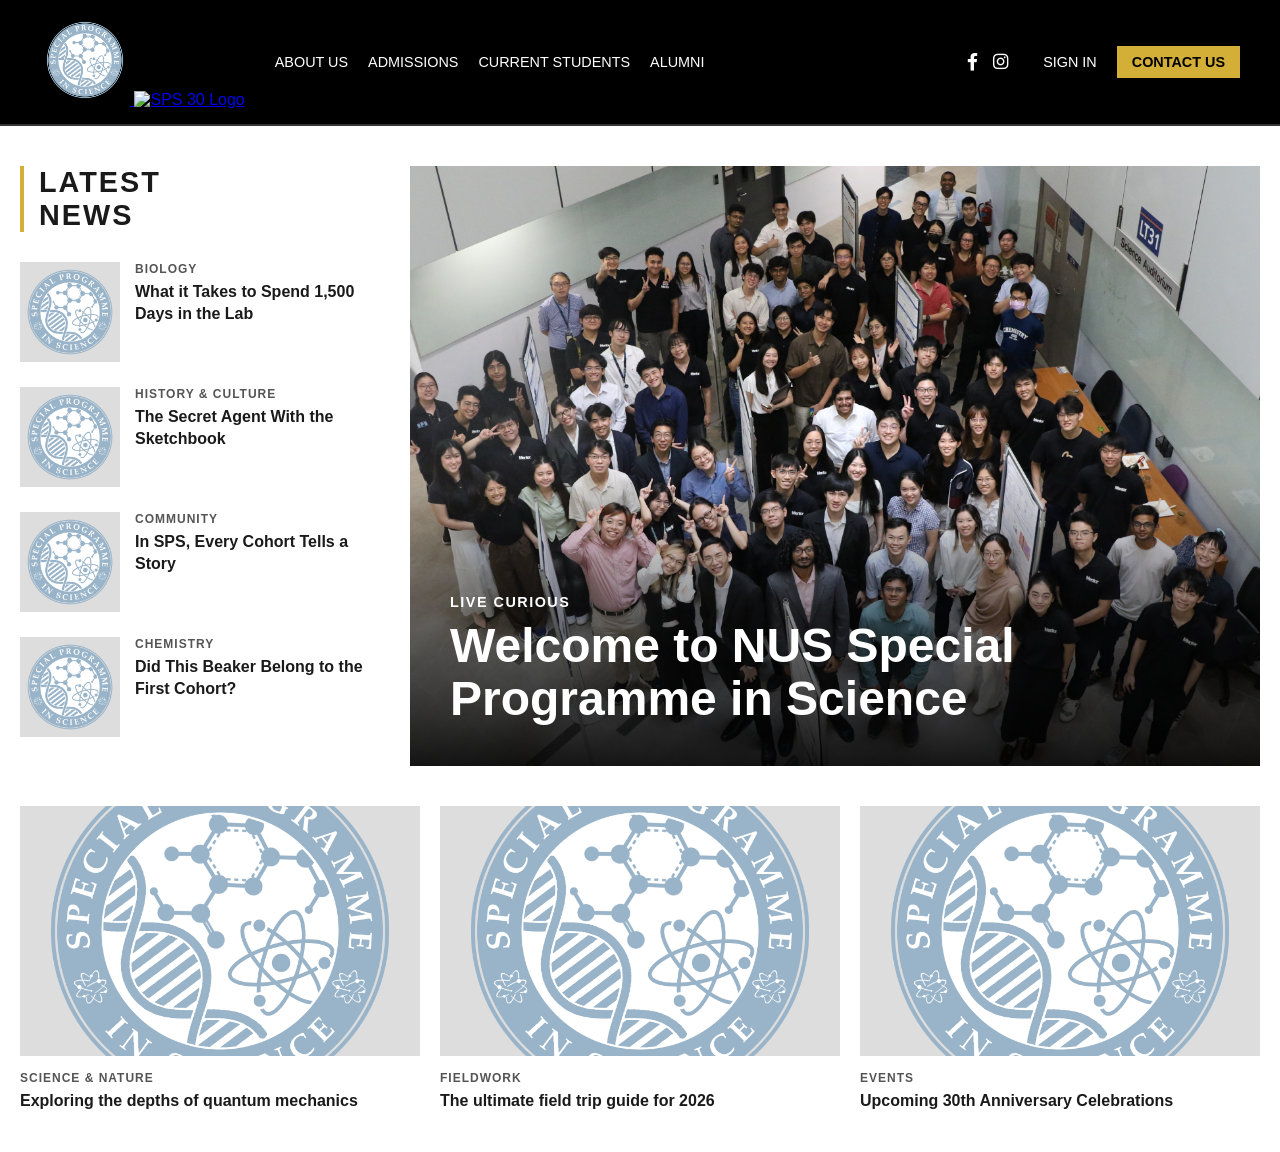
==== index.html @ 968558a2 "updated to html&css" ====
<!DOCTYPE html>
<html lang="en">
<head>
    <meta charset="UTF-8">
    <meta name="viewport" content="width=device-width, initial-scale=1.0">
    <title>SPS | Home</title>
    <link rel="stylesheet" href="style.css">
    <link rel="stylesheet" href="https://cdnjs.cloudflare.com/ajax/libs/font-awesome/6.0.0/css/all.min.css">
</head>
<body>

    <nav class="navbar">
        <div class="nav-left">
            <div class="logo-container">
                <a href="index.html">
                    <img src="SPS-Logo.png" alt="SPS Logo">
                    <img src="SPS-30-Logo.png" alt="SPS 30 Logo">
                </a>
            </div>
            <div class="nav-links">
                <a href="about.html">About Us</a>
                <a href="#">Admissions</a>
                <a href="#">Current Students</a>
                <a href="#">Alumni</a>
            </div>
        </div>
        <div class="nav-links">
            <div class="social-icons">
                <a href="https://facebook.com/nussps/" target="_blank" aria-label="Facebook"><i class="fab fa-facebook-f"></i></a>
                <a href="https://instagram.com/sps_nus/" target="_blank" aria-label="Instagram"><i class="fab fa-instagram"></i></a>
            </div>
            <a href="#">Sign In</a>
            <a href="#" style="background: var(--sps-gold); padding: 8px 15px; color: #000; font-weight: bold;">Contact Us</a>
        </div>
    </nav>

    <main class="main-container">
        
        <aside class="sidebar">
            <div class="latest-stories-header">
                Latest<br>News
            </div>
            
            <div class="story-list">
                <div class="story-item">
                    <img src="SPS-Logo.png" alt="Thumb" class="story-thumb">
                    <div class="story-info">
                        <span class="story-category">BIOLOGY</span>
                        <h4 class="story-title">What it Takes to Spend 1,500 Days in the Lab</h4>
                    </div>
                </div>
                <div class="story-item">
                    <img src="SPS-Logo.png" alt="Thumb" class="story-thumb">
                    <div class="story-info">
                        <span class="story-category">HISTORY & CULTURE</span>
                        <h4 class="story-title">The Secret Agent With the Sketchbook</h4>
                    </div>
                </div>
                <div class="story-item">
                    <img src="SPS-Logo.png" alt="Thumb" class="story-thumb">
                    <div class="story-info">
                        <span class="story-category">COMMUNITY</span>
                        <h4 class="story-title">In SPS, Every Cohort Tells a Story</h4>
                    </div>
                </div>
                <div class="story-item">
                    <img src="SPS-Logo.png" alt="Thumb" class="story-thumb">
                    <div class="story-info">
                        <span class="story-category">CHEMISTRY</span>
                        <h4 class="story-title">Did This Beaker Belong to the First Cohort?</h4>
                    </div>
                </div>
            </div>
        </aside>

        <section class="featured-story" style="background-image: url('homepage.JPG');">
            <div class="featured-content">
                <div class="featured-category">Live curious</div>
                <h2 class="featured-title">Welcome to NUS Special Programme in Science</h2>
            </div>
        </section>

    </main>

    <section class="bottom-grid">
        <div class="bottom-card">
            <img src="SPS-Logo.png" alt="Card" class="bottom-card-img">
            <span class="story-category">SCIENCE & NATURE</span>
            <h4 class="story-title">Exploring the depths of quantum mechanics</h4>
        </div>
        <div class="bottom-card">
            <img src="SPS-Logo.png" alt="Card" class="bottom-card-img">
            <span class="story-category">FIELDWORK</span>
            <h4 class="story-title">The ultimate field trip guide for 2026</h4>
        </div>
        <div class="bottom-card">
            <img src="SPS-Logo.png" alt="Card" class="bottom-card-img">
            <span class="story-category">EVENTS</span>
            <h4 class="story-title">Upcoming 30th Anniversary Celebrations</h4>
        </div>
    </section>

</body>
</html>
---- style.css ----
:root {
    --sps-blue: #99b4c9; 
    --sps-gold: #D4AF37; 
    --bg-white: #FFFFFF;
    --text-dark: #1a1a1a;
    --text-muted: #555555;
    --nav-bg: #000000; 
}

body, html {
    margin: 0;
    padding: 0;
    font-family: 'Helvetica Neue', Arial, sans-serif;
    background-color: var(--bg-white);
    color: var(--text-dark);
}

/* Navbar */
.navbar {
    display: flex; justify-content: space-between; align-items: center;
    background-color: var(--nav-bg); padding: 15px 40px; border-bottom: 2px solid #333;
}
.nav-left { display: flex; align-items: center; gap: 30px; }
.logo-container { display: flex; gap: 10px; align-items: center; }
.logo-container img { height: 90px; width: auto; object-fit: contain; }
.nav-links { display: flex; gap: 20px; align-items: center; }
.nav-links a {
    color: var(--bg-white); text-decoration: none; font-weight: 500; 
    font-size: 0.9rem; text-transform: uppercase; -webkit-font-smoothing: antialiased; 
}
.nav-links a:hover, .nav-links a.active { color: var(--sps-gold); }
.social-icons { display: flex; gap: 15px; align-items: center; margin-right: 15px; }
.social-icons a { font-size: 1.1rem; }

/* Main Layout (Index) */
.main-container { max-width: 1300px; margin: 40px auto; padding: 0 20px; display: grid; grid-template-columns: 350px 1fr; gap: 40px; }
.latest-stories-header { font-size: 1.8rem; font-weight: bold; text-transform: uppercase; letter-spacing: 2px; margin-bottom: 30px; padding-left: 15px; border-left: 4px solid var(--sps-gold); }
.story-list { display: flex; flex-direction: column; gap: 25px; }
.story-item { display: flex; gap: 15px; align-items: flex-start; }
.story-thumb { width: 100px; height: 100px; background-color: #ddd; flex-shrink: 0; object-fit: cover; }
.story-info { display: flex; flex-direction: column; }
.story-category { font-size: 0.75rem; font-weight: bold; text-transform: uppercase; color: var(--text-muted); letter-spacing: 1px; margin-bottom: 5px; }
.story-title { font-size: 1rem; font-weight: bold; line-height: 1.4; margin: 0; cursor: pointer; }
.story-title:hover { color: var(--sps-blue); }
.featured-story { position: relative; width: 100%; height: 600px; background-color: #eee; background-size: cover; background-position: center; display: flex; align-items: flex-end; }
.featured-story::after { content: ""; position: absolute; inset: 0; background: linear-gradient(to top, rgba(0,0,0,0.9) 0%, rgba(0,0,0,0) 50%); }
.featured-content { position: relative; z-index: 1; padding: 40px; color: #fff; }
.featured-category { font-size: 0.9rem; font-weight: bold; text-transform: uppercase; letter-spacing: 1.5px; margin-bottom: 10px; }
.featured-title { font-size: 3rem; font-weight: bold; margin: 0; line-height: 1.1; }
.bottom-grid { max-width: 1300px; margin: 40px auto; padding: 0 20px; display: grid; grid-template-columns: repeat(3, 1fr); gap: 20px; }
.bottom-card { display: flex; flex-direction: column; }
.bottom-card-img { width: 100%; height: 250px; background-color: #ddd; object-fit: cover; margin-bottom: 15px; }

/* ABOUT US SUBPAGE STYLES */
.hero-banner { width: 100%; height: 300px; position: relative; display: flex; justify-content: center; align-items: center; margin-bottom: 40px; background-size: cover; background-position: center; }
.hero-banner::after { content: ""; position: absolute; top:0; left:0; width:100%; height:100%; background: rgba(0,0,0,0.6); }
.hero-banner h1 { position: relative; z-index: 1; color: white; font-size: 3rem; }

.polygon-container { display: flex; align-items: center; margin: 60px auto; max-width: 1000px; gap: 40px; }
.polygon-container.reverse { flex-direction: row-reverse; }
.polygon-img { width: 350px; height: 350px; background-color: #eee; clip-path: polygon(10% 0, 100% 0, 90% 100%, 0% 100%); display: flex; align-items: center; justify-content: center; flex-shrink: 0; }
.polygon-img img { width: 100%; height: 100%; object-fit: cover; }

/* Mentor Encyclopedia */
.encyclopedia-section { max-width: 1300px; margin: 60px auto; padding: 0 20px; }
.encyclopedia-header { text-align: center; font-size: 2.5rem; margin-bottom: 20px; color: var(--nav-bg); font-weight: bold; text-transform: uppercase; }
.filters { display: flex; justify-content: center; gap: 15px; margin-bottom: 40px; flex-wrap: wrap; }
.filter-btn { padding: 10px 20px; border: 2px solid var(--sps-blue); background: transparent; cursor: pointer; font-weight: bold; text-transform: uppercase; transition: 0.3s; color: var(--text-dark); }
.filter-btn:hover, .filter-btn.active { background: var(--sps-blue); color: #fff; }

.mentor-grid { display: grid; grid-template-columns: repeat(auto-fill, minmax(250px, 1fr)); gap: 20px; }
.mentor-card { position: relative; overflow: hidden; cursor: pointer; background: #eee; aspect-ratio: 3/4; display: flex; flex-direction: column; align-items: center; justify-content: center; }
.mentor-card img { width: 100%; height: 100%; object-fit: cover; transition: transform 0.3s; }
.mentor-card:hover img { transform: scale(1.05); }

.mentor-overlay { 
    position: absolute; inset: 0; background: rgba(0, 0, 0, 0.85); color: #fff; 
    display: flex; flex-direction: column; justify-content: center; align-items: center; 
    opacity: 0; transition: opacity 0.3s; padding: 20px; text-align: center; 
}
.mentor-card:hover .mentor-overlay { opacity: 1; }
.mentor-name { font-size: 1.5rem; font-weight: bold; margin-bottom: 10px; color: var(--sps-gold); }
.mentor-details p { margin: 5px 0; font-size: 0.95rem; line-height: 1.4; }
.mentor-card[data-category="head"] {
    order: -1;
}
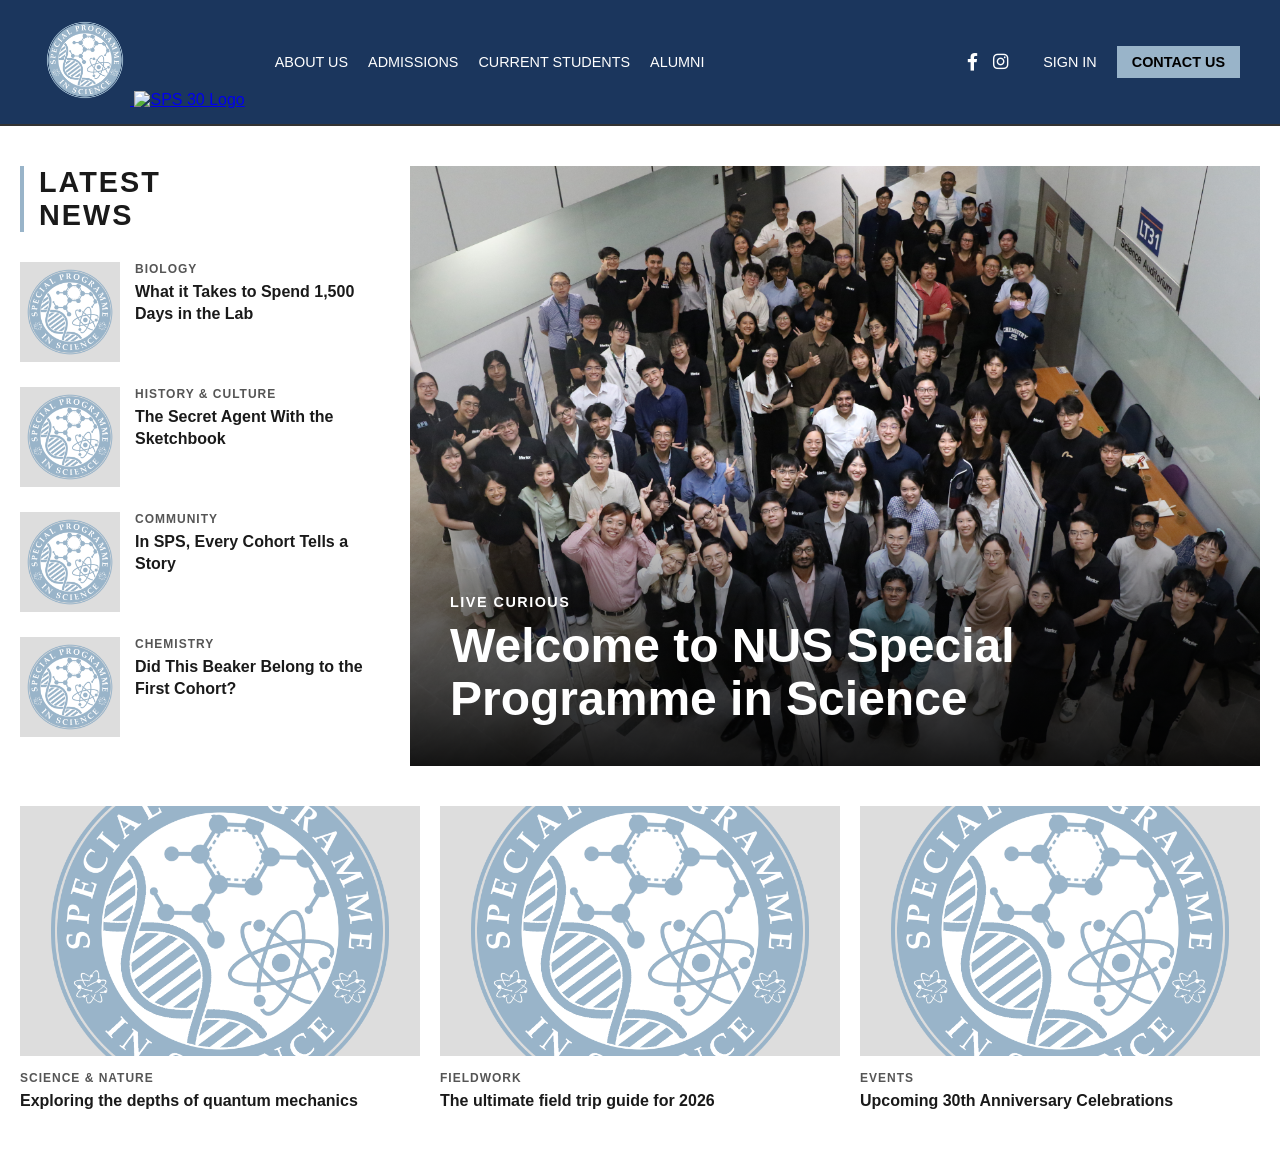
==== commit 666f61f2: "minor updates" ====
--- a/index.html
+++ b/index.html
@@ -30,7 +30,7 @@
                 <a href="https://instagram.com/sps_nus/" target="_blank" aria-label="Instagram"><i class="fab fa-instagram"></i></a>
             </div>
             <a href="#">Sign In</a>
-            <a href="#" style="background: var(--sps-gold); padding: 8px 15px; color: #000; font-weight: bold;">Contact Us</a>
+            <a href="#" style="background: var(--sps-blue); padding: 8px 15px; color: #000; font-weight: bold;">Contact Us</a>
         </div>
     </nav>
 
--- a/style.css
+++ b/style.css
@@ -4,7 +4,7 @@
     --bg-white: #FFFFFF;
     --text-dark: #1a1a1a;
     --text-muted: #555555;
-    --nav-bg: #000000; 
+    --nav-bg: #1B365D; 
 }
 
 body, html {
@@ -34,7 +34,7 @@
 
 /* Main Layout (Index) */
 .main-container { max-width: 1300px; margin: 40px auto; padding: 0 20px; display: grid; grid-template-columns: 350px 1fr; gap: 40px; }
-.latest-stories-header { font-size: 1.8rem; font-weight: bold; text-transform: uppercase; letter-spacing: 2px; margin-bottom: 30px; padding-left: 15px; border-left: 4px solid var(--sps-gold); }
+.latest-stories-header { font-size: 1.8rem; font-weight: bold; text-transform: uppercase; letter-spacing: 2px; margin-bottom: 30px; padding-left: 15px; border-left: 4px solid var(--sps-blue); }
 .story-list { display: flex; flex-direction: column; gap: 25px; }
 .story-item { display: flex; gap: 15px; align-items: flex-start; }
 .story-thumb { width: 100px; height: 100px; background-color: #ddd; flex-shrink: 0; object-fit: cover; }
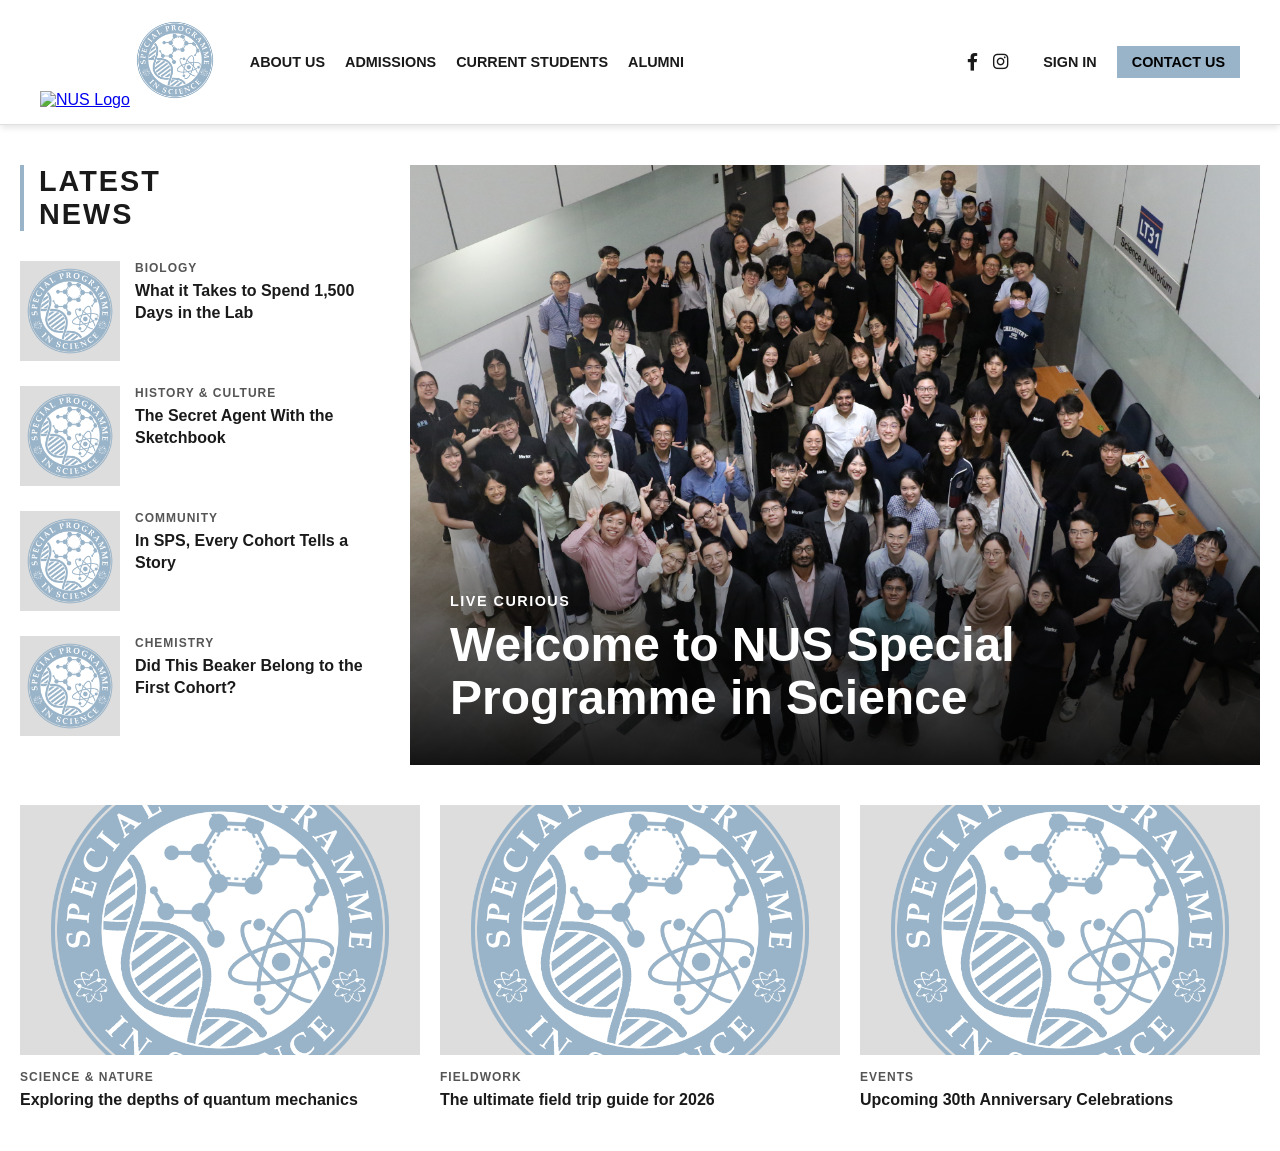
==== commit 3adadc79: "mini mini updates" ====
--- a/index.html
+++ b/index.html
@@ -13,8 +13,7 @@
         <div class="nav-left">
             <div class="logo-container">
                 <a href="index.html">
-                    <img src="SPS-Logo.png" alt="SPS Logo">
-                    <img src="SPS-30-Logo.png" alt="SPS 30 Logo">
+                    <img src="NUS.png" alt="NUS Logo"><img src="SPS-Logo.png" alt="SPS Logo">
                 </a>
             </div>
             <div class="nav-links">
--- a/style.css
+++ b/style.css
@@ -4,7 +4,7 @@
     --bg-white: #FFFFFF;
     --text-dark: #1a1a1a;
     --text-muted: #555555;
-    --nav-bg: #1B365D; 
+    --nav-bg: #FFFFFF; 
 }
 
 body, html {
@@ -17,19 +17,27 @@
 
 /* Navbar */
 .navbar {
-    display: flex; justify-content: space-between; align-items: center;
-    background-color: var(--nav-bg); padding: 15px 40px; border-bottom: 2px solid #333;
+    display: flex; 
+    justify-content: space-between; 
+    align-items: center;
+    background-color: var(--nav-bg); /* Assuming this is still #FFFFFF */
+    padding: 15px 40px;
+    border-bottom: 1px solid #e0e0e0; /* Distinct crisp line */
+    box-shadow: 0 4px 6px -1px rgba(0, 0, 0, 0.1); /* Subtle drop shadow */
+    position: sticky; /* Optional: keeps it at the top when scrolling */
+    top: 0;
+    z-index: 1000;
 }
 .nav-left { display: flex; align-items: center; gap: 30px; }
 .logo-container { display: flex; gap: 10px; align-items: center; }
 .logo-container img { height: 90px; width: auto; object-fit: contain; }
 .nav-links { display: flex; gap: 20px; align-items: center; }
 .nav-links a {
-    color: var(--bg-white); text-decoration: none; font-weight: 500; 
+    color: var(--text-dark); text-decoration: none; font-weight: 600; 
     font-size: 0.9rem; text-transform: uppercase; -webkit-font-smoothing: antialiased; 
 }
-.nav-links a:hover, .nav-links a.active { color: var(--sps-gold); }
-.social-icons { display: flex; gap: 15px; align-items: center; margin-right: 15px; }
+.nav-links a:hover, .nav-links a.active { color: var(--sps-blue); }
+.social-icons { color: var(--text-dark); display: flex; gap: 15px; align-items: center; margin-right: 15px; }
 .social-icons a { font-size: 1.1rem; }
 
 /* Main Layout (Index) */
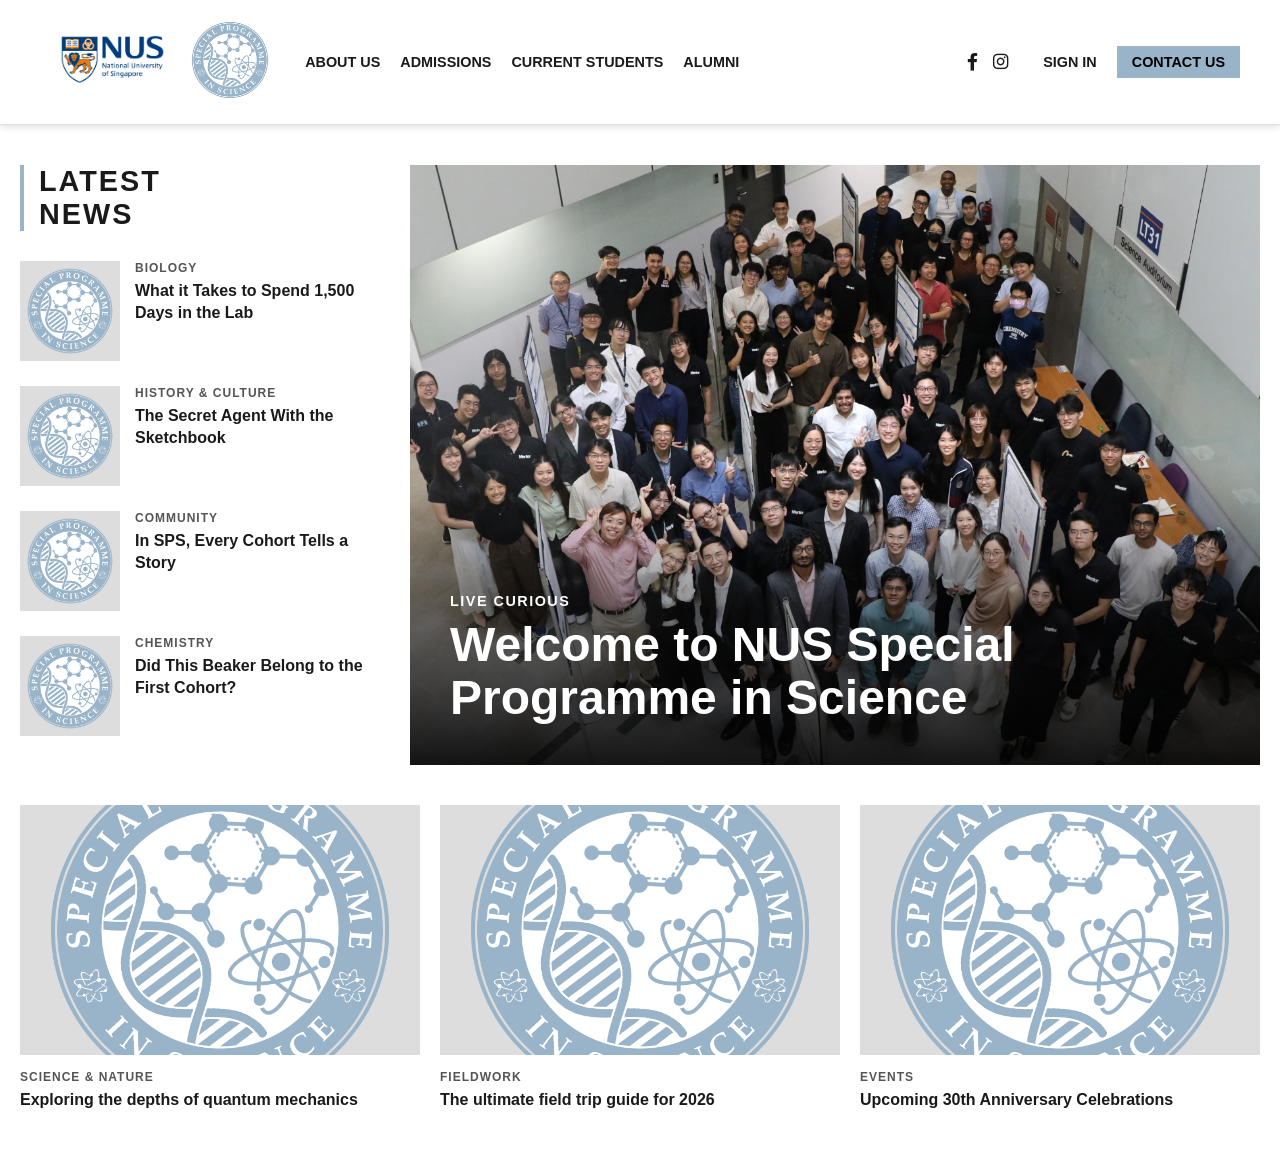
==== commit 452ea630: "smol changes" ====
--- a/index.html
+++ b/index.html
@@ -13,7 +13,7 @@
         <div class="nav-left">
             <div class="logo-container">
                 <a href="index.html">
-                    <img src="NUS.png" alt="NUS Logo"><img src="SPS-Logo.png" alt="SPS Logo">
+                    <img src="NUS_logo.jpg" alt="NUS Logo"><img src="SPS-Logo.png" alt="SPS Logo">
                 </a>
             </div>
             <div class="nav-links">
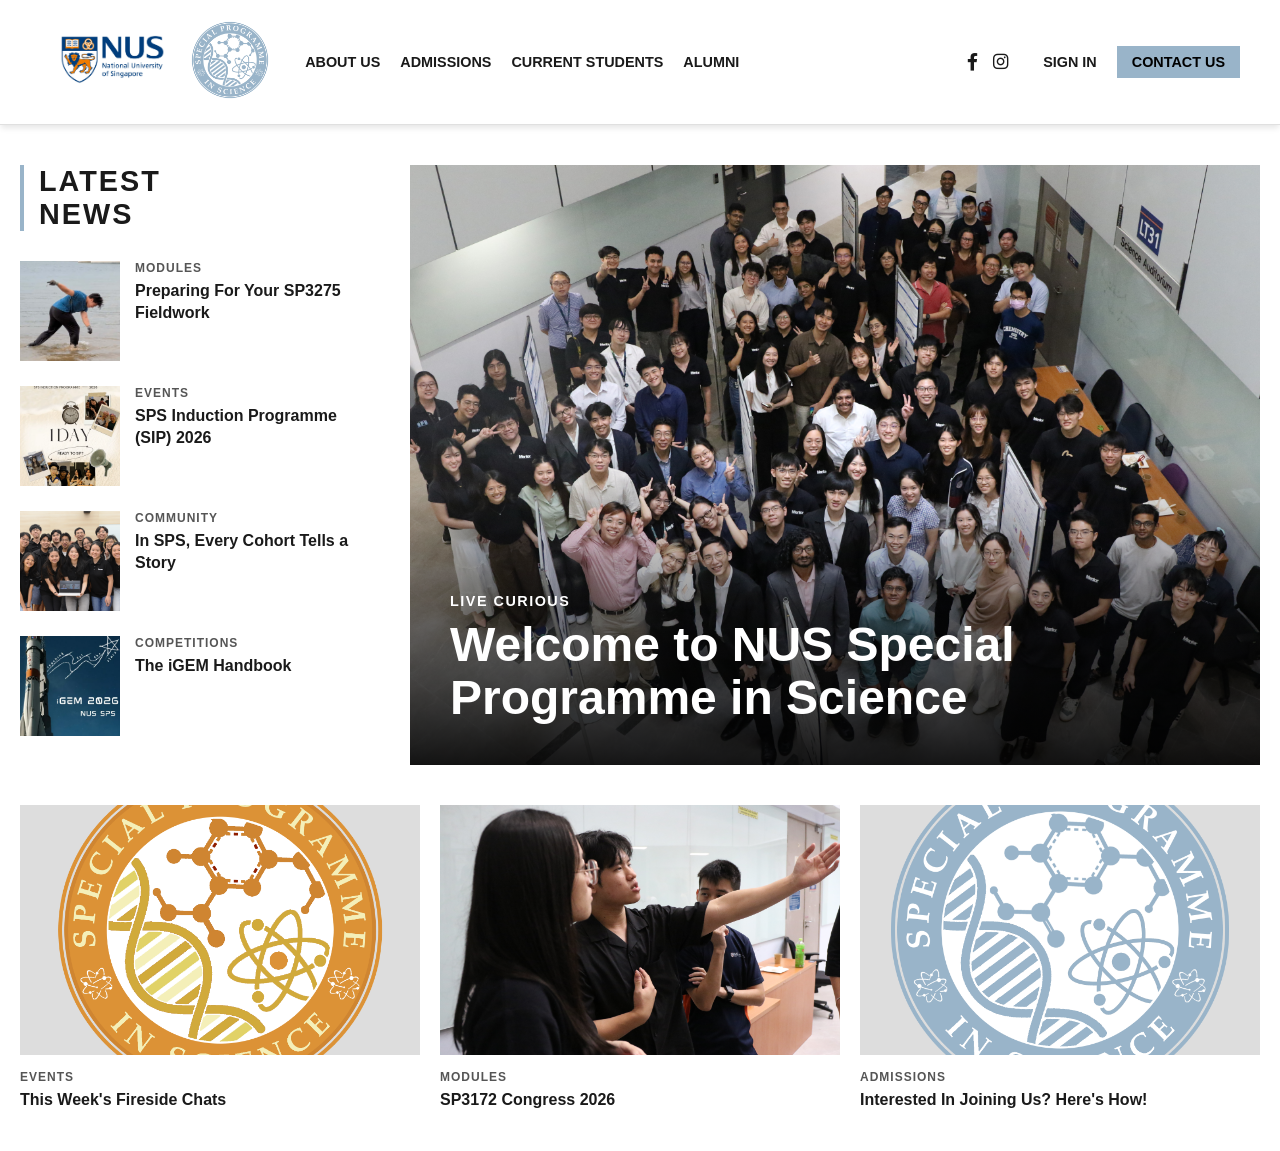
==== commit 86c6df2c: "final touches for draft" ====
--- a/index.html
+++ b/index.html
@@ -42,31 +42,31 @@
             
             <div class="story-list">
                 <div class="story-item">
-                    <img src="SPS-Logo.png" alt="Thumb" class="story-thumb">
+                    <img src="fieldwork.jpeg" alt="Thumb" class="story-thumb">
                     <div class="story-info">
-                        <span class="story-category">BIOLOGY</span>
-                        <h4 class="story-title">What it Takes to Spend 1,500 Days in the Lab</h4>
+                        <span class="story-category">MODULES</span>
+                        <h4 class="story-title">Preparing For Your SP3275 Fieldwork</h4>
                     </div>
                 </div>
                 <div class="story-item">
-                    <img src="SPS-Logo.png" alt="Thumb" class="story-thumb">
+                    <img src="sip.png" alt="Thumb" class="story-thumb">
                     <div class="story-info">
-                        <span class="story-category">HISTORY & CULTURE</span>
-                        <h4 class="story-title">The Secret Agent With the Sketchbook</h4>
+                        <span class="story-category">EVENTS</span>
+                        <h4 class="story-title">SPS Induction Programme (SIP) 2026</h4>
                     </div>
                 </div>
                 <div class="story-item">
-                    <img src="SPS-Logo.png" alt="Thumb" class="story-thumb">
+                    <img src="community.JPG" alt="Thumb" class="story-thumb">
                     <div class="story-info">
                         <span class="story-category">COMMUNITY</span>
                         <h4 class="story-title">In SPS, Every Cohort Tells a Story</h4>
                     </div>
                 </div>
                 <div class="story-item">
-                    <img src="SPS-Logo.png" alt="Thumb" class="story-thumb">
+                    <img src="igem.png" alt="Thumb" class="story-thumb">
                     <div class="story-info">
-                        <span class="story-category">CHEMISTRY</span>
-                        <h4 class="story-title">Did This Beaker Belong to the First Cohort?</h4>
+                        <span class="story-category">COMPETITIONS</span>
+                        <h4 class="story-title">The iGEM Handbook</h4>
                     </div>
                 </div>
             </div>
@@ -83,19 +83,19 @@
 
     <section class="bottom-grid">
         <div class="bottom-card">
-            <img src="SPS-Logo.png" alt="Card" class="bottom-card-img">
-            <span class="story-category">SCIENCE & NATURE</span>
-            <h4 class="story-title">Exploring the depths of quantum mechanics</h4>
+            <img src="fireside.png" alt="Card" class="bottom-card-img">
+            <span class="story-category">EVENTS</span>
+            <h4 class="story-title">This Week's Fireside Chats</h4>
+        </div>
+        <div class="bottom-card">
+            <img src="congress.JPG" alt="Card" class="bottom-card-img">
+            <span class="story-category">MODULES</span>
+            <h4 class="story-title">SP3172 Congress 2026</h4>
         </div>
         <div class="bottom-card">
             <img src="SPS-Logo.png" alt="Card" class="bottom-card-img">
-            <span class="story-category">FIELDWORK</span>
-            <h4 class="story-title">The ultimate field trip guide for 2026</h4>
-        </div>
-        <div class="bottom-card">
-            <img src="SPS-Logo.png" alt="Card" class="bottom-card-img">
-            <span class="story-category">EVENTS</span>
-            <h4 class="story-title">Upcoming 30th Anniversary Celebrations</h4>
+            <span class="story-category">ADMISSIONS</span>
+            <h4 class="story-title">Interested In Joining Us? Here's How!</h4>
         </div>
     </section>
 
--- a/style.css
+++ b/style.css
@@ -71,7 +71,7 @@
 
 /* Mentor Encyclopedia */
 .encyclopedia-section { max-width: 1300px; margin: 60px auto; padding: 0 20px; }
-.encyclopedia-header { text-align: center; font-size: 2.5rem; margin-bottom: 20px; color: var(--nav-bg); font-weight: bold; text-transform: uppercase; }
+.encyclopedia-header { text-align: center; font-size: 2.5rem; margin-bottom: 20px; color: var(--text-dark); font-weight: bold; text-transform: uppercase; }
 .filters { display: flex; justify-content: center; gap: 15px; margin-bottom: 40px; flex-wrap: wrap; }
 .filter-btn { padding: 10px 20px; border: 2px solid var(--sps-blue); background: transparent; cursor: pointer; font-weight: bold; text-transform: uppercase; transition: 0.3s; color: var(--text-dark); }
 .filter-btn:hover, .filter-btn.active { background: var(--sps-blue); color: #fff; }
